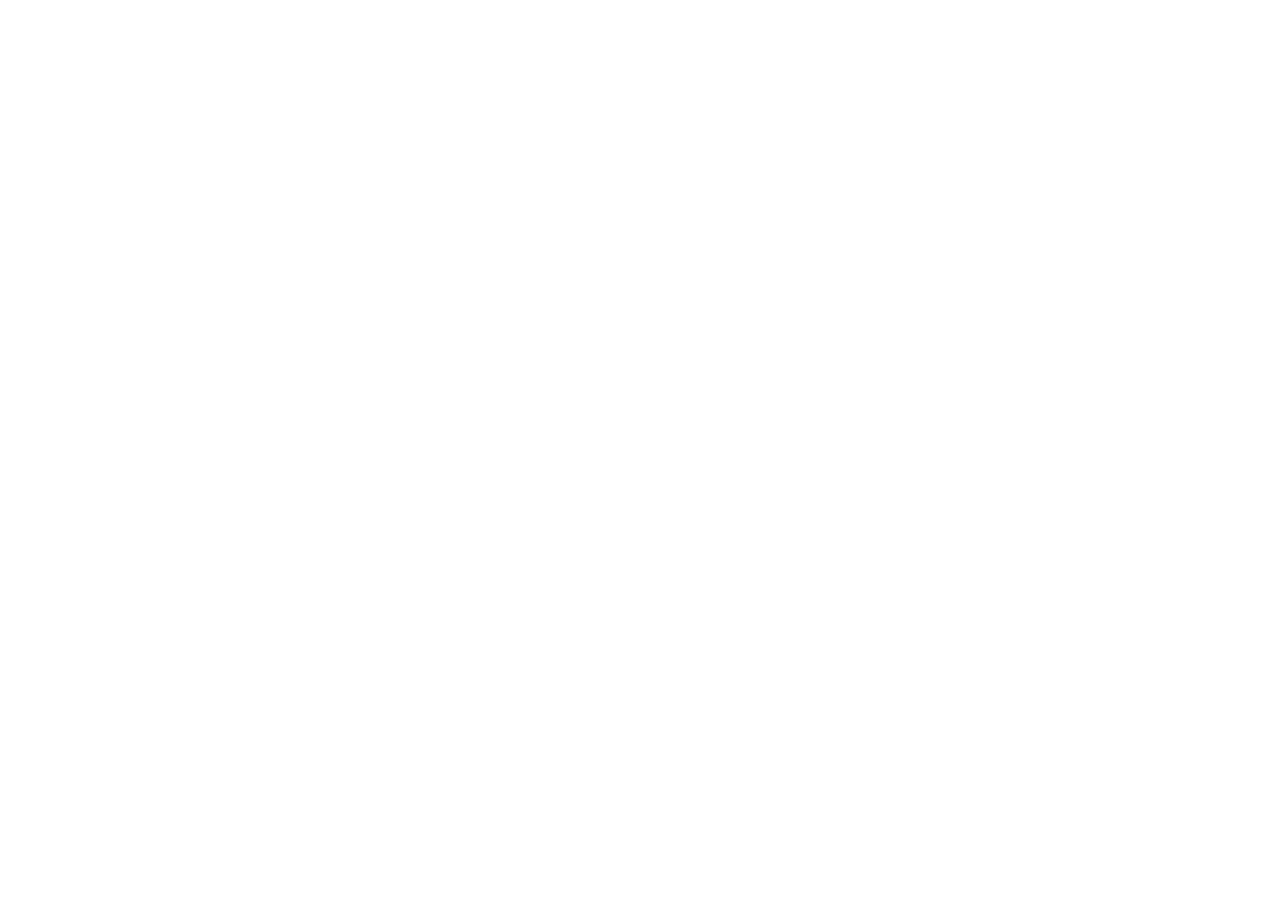
==== index.html @ b64954cd "build:inicial build" ====
<!DOCTYPE html>
<html lang="en">

<head>
    <meta charset="UTF-8">
    <meta name="viewport" content="width=device-width, initial-scale=1.0">
    <title>Makcim</title>
    <link rel="stylesheet" href="style.css">
</head>

<body>





















    <script src="script.js"></script>

</body>

</html>
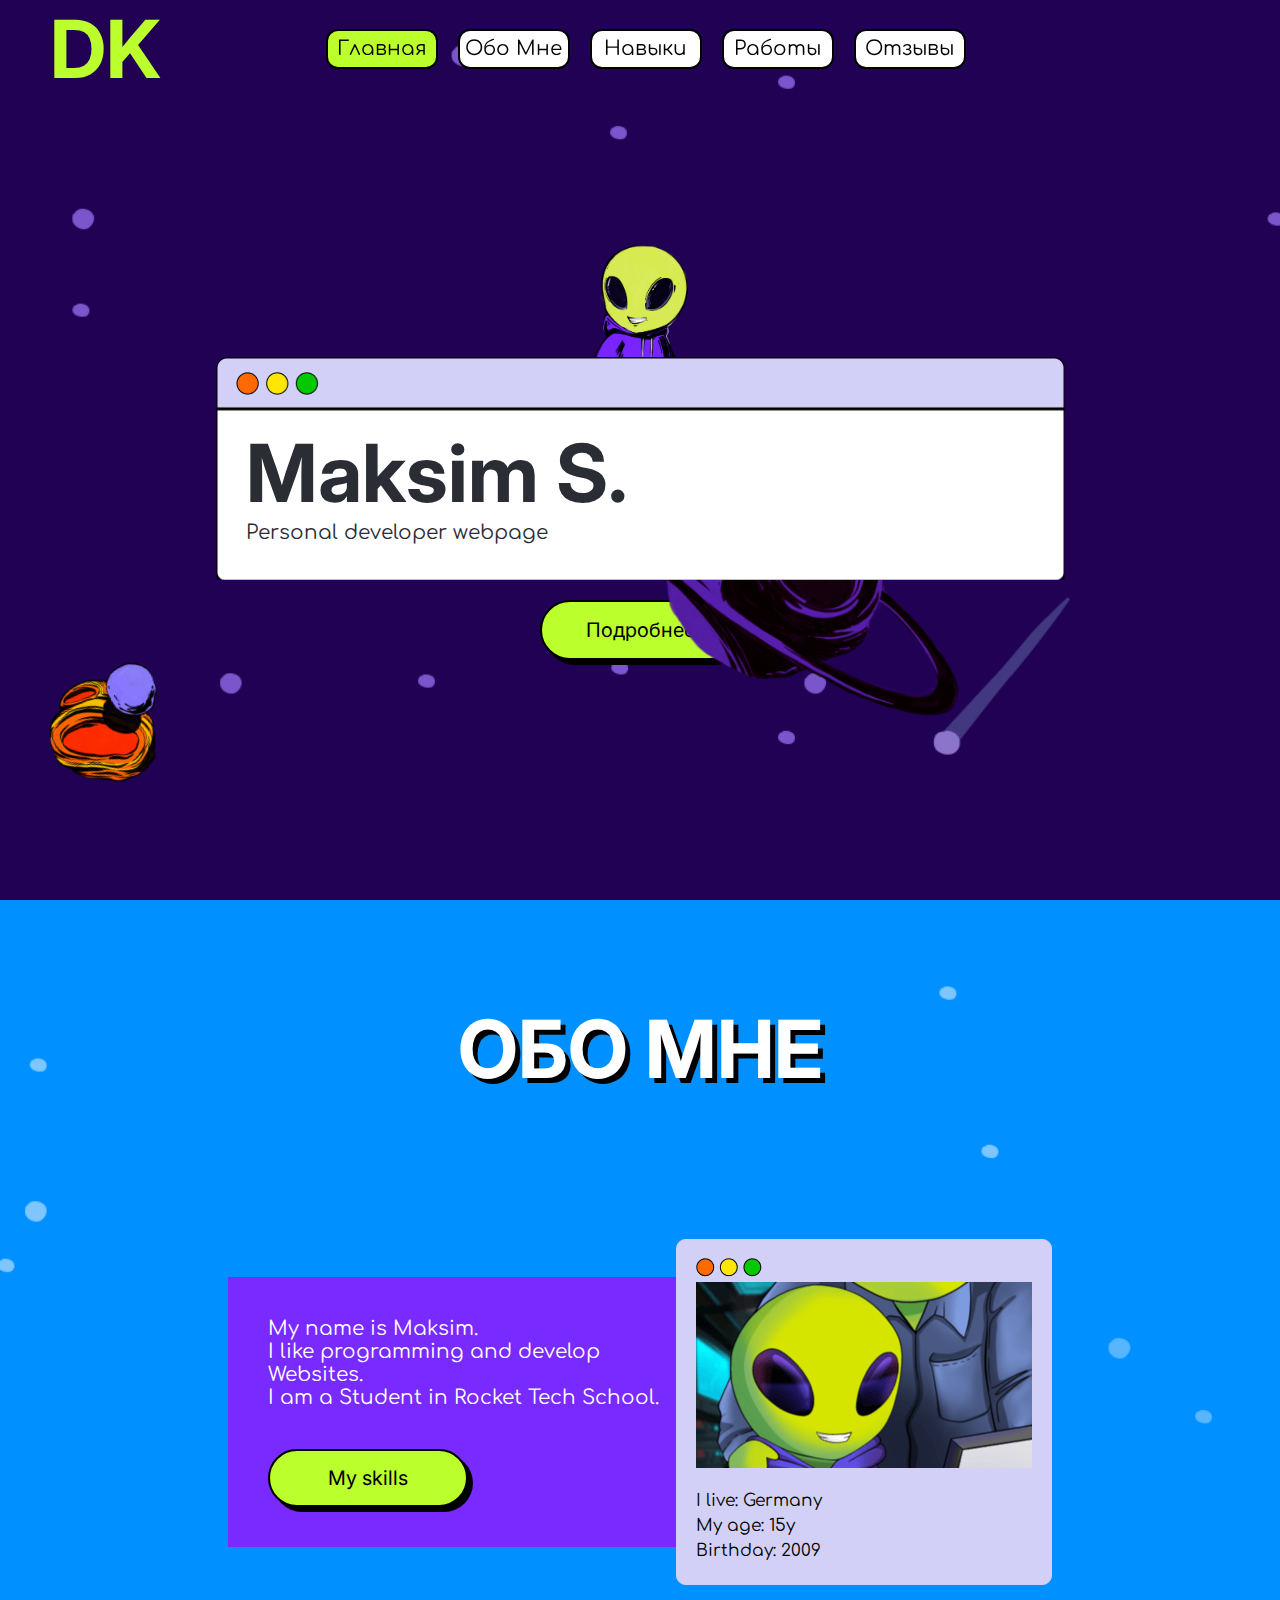
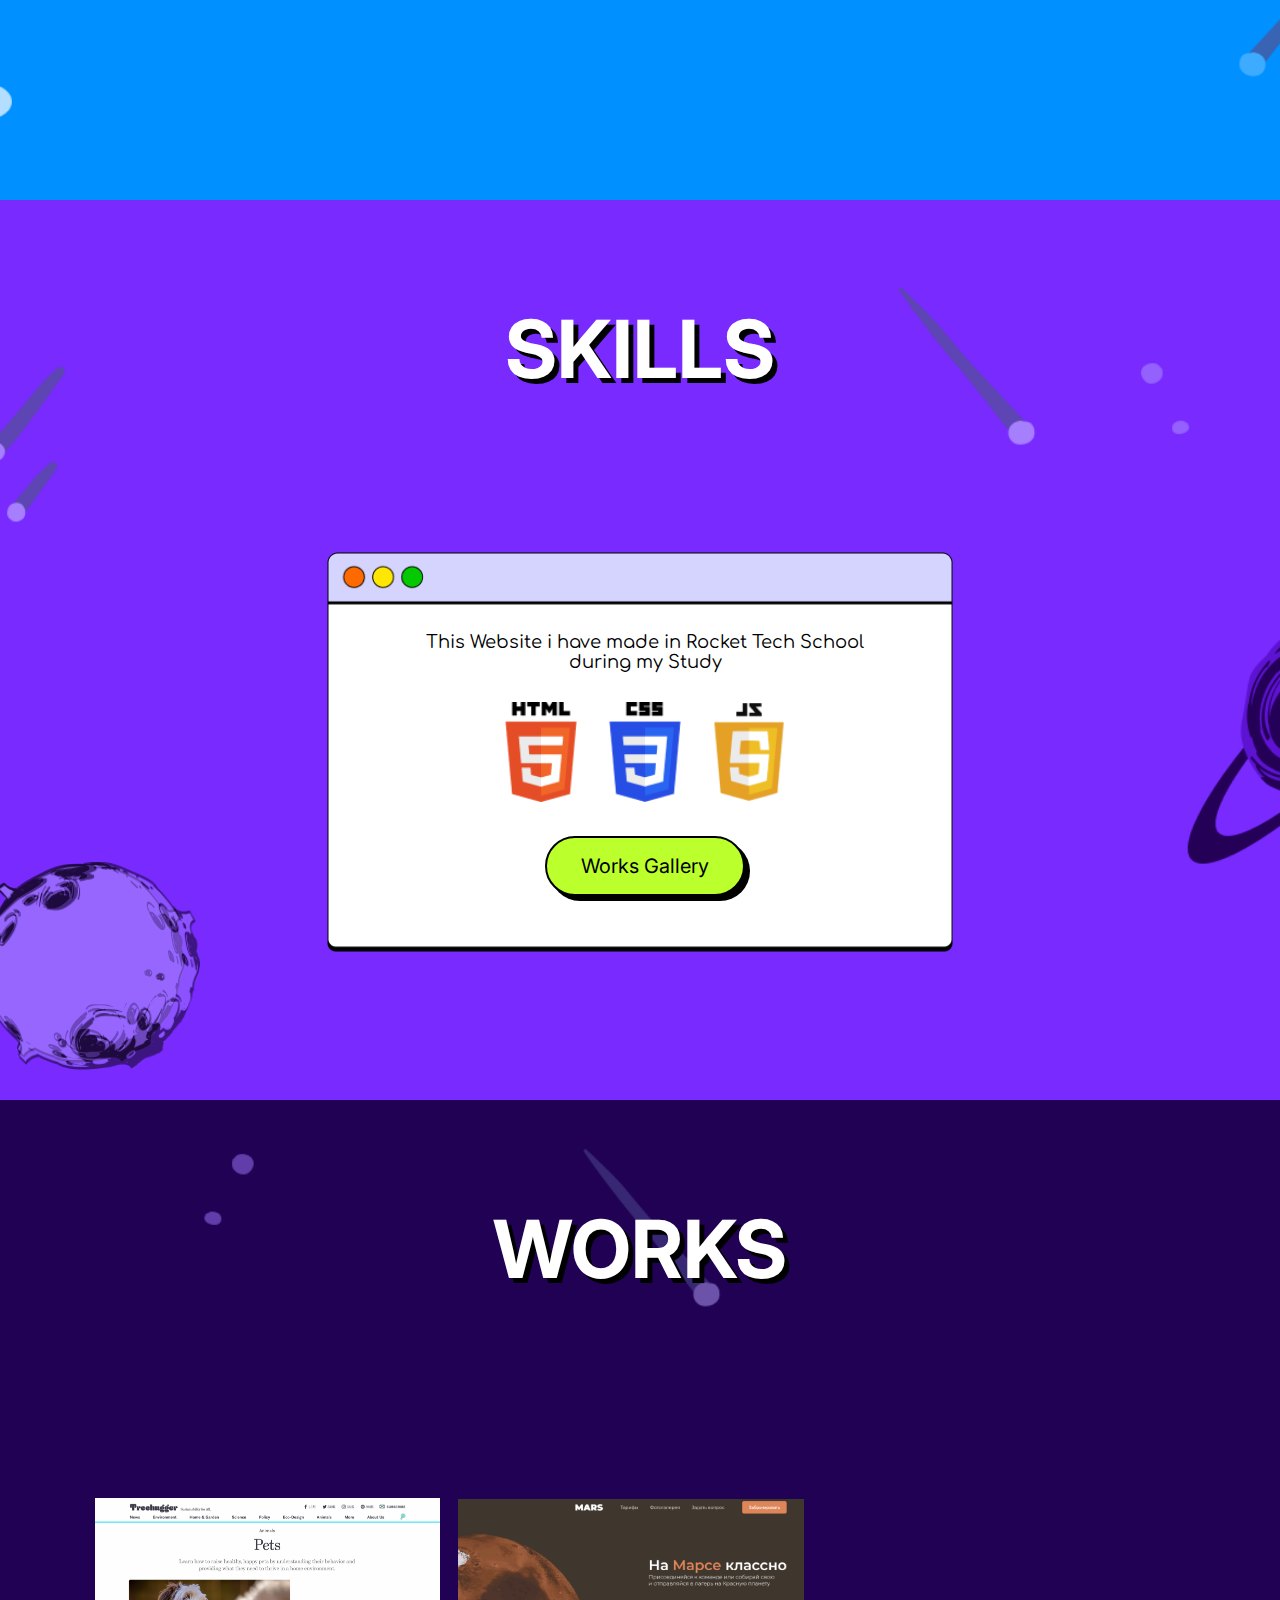
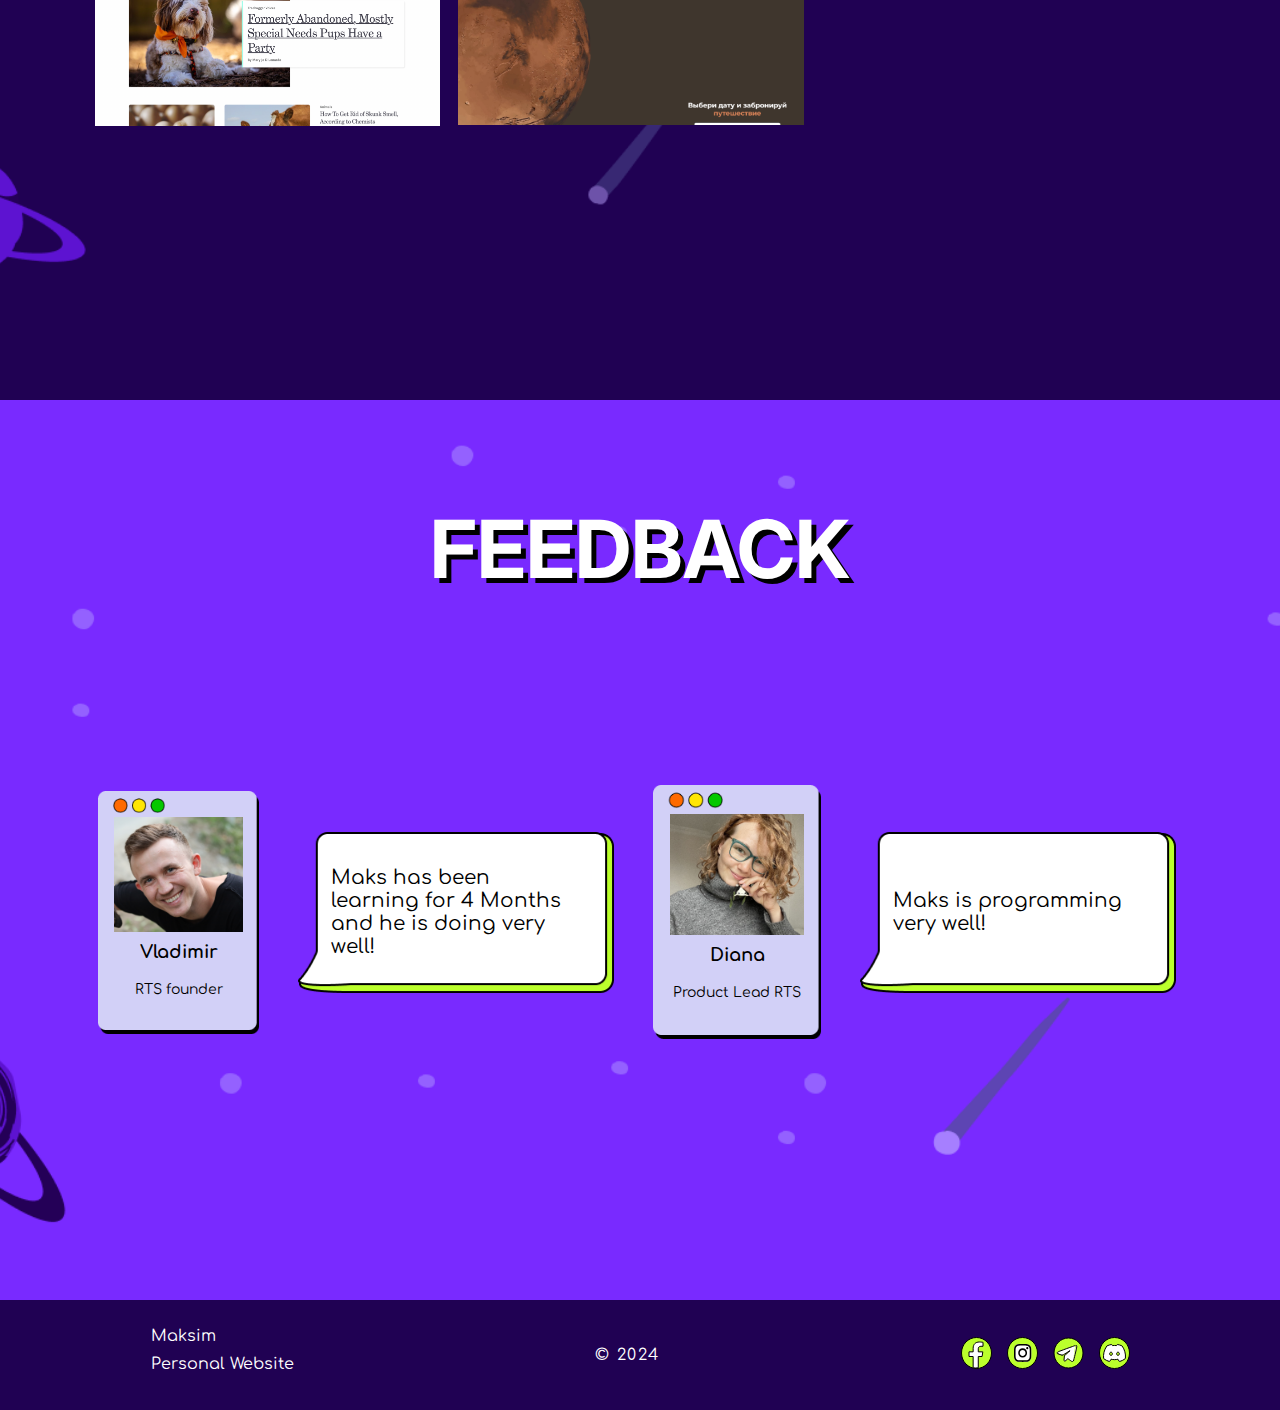
==== commit e5954858: "commit" ====
--- a/index.html
+++ b/index.html
@@ -4,30 +4,132 @@
 <head>
     <meta charset="UTF-8">
     <meta name="viewport" content="width=device-width, initial-scale=1.0">
-    <title>Makcim</title>
+    <title>Makswebpage</title>
     <link rel="stylesheet" href="style.css">
 </head>
 
 <body>
 
+    <nav>
+        <div class="fixed-menu">
+            <h1 class="logo">DK</h1>
+            <div class="nav-links">
+                <a class="nav-link main-link active" href="#main">Главная</a>
+                <a class="nav-link about-link" href="#about">Обо Мне</a>
+                <a class="nav-link skills-link" href="#skills">Навыки</a>
+                <a class="nav-link works-link" href="#works">Работы</a>
+                <a class="nav-link comments-links" href="#comments">Отзывы</a>
+            </div>
+        </div>
+    </nav>
+
+    <section id="main">
+        <div class="main-block">
+            <img class="maskot-img" src="img/maskot.png" alt="">
+            <img class="planet-img" src="img/planet.png" alt="">
+
+            <div class="moving-planet"></div>
+
+            <div class="main-content">
+                <h1 class="main-title">Maksim S.</h1>
+                <p class="main-subtitle">Personal developer webpage</p>
+            </div>
+            <div class="button">
+                <a href="#">Подробнее</a>
+            </div>
+        </div>
+    </section>
+
+    <section id="about">
+        <h2 class="title">Обо Мне</h2>
+        <div class="about-block">
+            <div class="about-content">
+                <div class="about-text">
+                    <p class="about-title">My name is Maksim. <br> I like programming and develop Websites. <br> I am a Student in Rocket Tech School.</p>
+                    <div class="button">
+                        <a href="#">My skills</a>
+                    </div>
+                </div>
+                <div class="about-card">
+                    <img src="img/meRTS.png" alt="">
+                    <p>I live: Germany</p>
+                    <p>My age: 15y</p>
+                    <p>Birthday: 2009</p>
+                </div>
+            </div>
+        </div>
+    </section>
+
+    <section id="skills">
+        <img class="moving-planet2" src="img/moving-planet2.png" alt="">
+        <h2 class="title">Skills</h2>
+        <div class="skills-block">
+            <div class="skills-card">
+                <p>This Website i have made in Rocket Tech School <br> during my Study</p>
+                <div class="languages">
+                    <img src="img/html.png" alt="Html image">
+                    <img src="img/css.png" alt="">
+                    <img src="img/js.png" alt="">
+                </div>
+                <div class="button">
+                    <a href="#">Works Gallery</a>
+                </div>
+            </div>
+        </div>
+    </section>
+
+    <section id="works">
+        <h2 class="title">Works</h2>
+        <div class="works-block">
+            <img src="img/work1.png" alt="">
+            <img src="img/MYwork.png" alt="">
+            <img src="img/work3.png" alt="">
+        </div>
+    </section>
+
+    <section id="comments">
+        <h2 class="title">Feedback</h2>
+
+        <div class="comments-block">
+            <div class="comments-card">
+                <img src="img/photo1.png" alt="">
+                <h3>Vladimir</h3>
+                <p>RTS founder</p>
+            </div>
+
+            <div class="comments-text">
+                <p>Maks has been learning for 4 Months <br> and he is doing very well!</p>
+            </div>
+
+            <div class="comments-card">
+                <img src="img/photo2.png" alt="">
+                <h3>Diana</h3>
+                <p>Product Lead RTS</p>
+            </div>
 
 
 
+            <div class="comments-text">
+                <p>Maks is programming very well!</p>
+            </div>
+        </div>
+    </section>
 
-
-
-
-
-
-
-
-
-
-
-
-
-
-
+<footer>
+    <div class="footer-info">
+        <p>Maksim</p>
+        <p>Personal Website</p>
+    </div>
+    <div class="footer-year">
+        <p> &copy; 2024</p>
+    </div>
+    <div class="footer-links">
+        <a href="#"><img src="img/facebook.svg" alt=""></a>
+        <a href="#"><img src="img/instagram.svg" alt=""></a>
+        <a href="#"><img src="img/telegram.svg" alt=""></a>
+        <a href="#"><img src="img/discord.svg" alt=""></a>
+    </div>
+</footer>
 
 
     <script src="script.js"></script>
--- a/style.css
+++ b/style.css
@@ -0,0 +1,421 @@
+@import url('https://fonts.googleapis.com/css2?family=Inter:wght@700&family=Comfortaa:wght@700&display=swap');
+
+* {
+    margin: 0;
+    font-family: "Inter", sans-serif;
+    box-sizing: border-box;
+    padding: 0;
+    scroll-behavior: smooth;
+}
+:root{
+    --color-purple:#792AFF;
+}
+
+.active{
+    background-color: #BBFF2C !important;
+}
+
+nav{
+    position: fixed;
+    width: 100%;
+    top: 0;
+    z-index: 999;
+
+    & .fixed-menu{
+        display: flex;
+        justify-content: space-between;
+        align-items: center;
+        flex: 1;
+
+        & .logo{
+            color: #BBFF2C;
+            font-size: 80px;
+            padding-left: 50px;
+        }
+
+        & .nav-links{
+            display: flex;
+            justify-content: center;
+            flex-grow: 1;
+            padding-right: 150px;
+            gap: 20px;
+
+            & .nav-link{
+                width: 112px;
+                height: 40px;
+                border-radius: 12px;
+                border: 2px solid #000;
+                background-color: #fff;
+                text-decoration: none;
+                color: #000;
+                font-size: 20px;
+                font-family: Comfortaa;
+                display: flex;
+                justify-content: center;
+                align-items: center;
+                transition: all 0.5s;
+
+                &:hover{
+                    background-color: var(--color-purple);
+                    color: #fff;
+                }
+                
+            }
+        }
+    }
+}
+
+section {
+    min-height: 100vh;
+    position: relative;
+    background-repeat: no-repeat;
+    background-size: cover;
+    background-position: center;
+}
+
+#main {
+    background-image: url(img/bgMAIN.png);
+}
+
+#about {
+    background-image: url(img/bgABOUT.png);
+}
+
+#skills {
+    background-image: url(img/bgSKILLS.png);
+}
+
+#works {
+    background-image: url(img/bgWORKS.png);
+}
+
+#comments {
+    background-image: url(img/bgCOMMENTS.png);
+}
+
+.main-block,
+.about-block,
+.skills-block,
+.works-block,
+.comments-block {
+    display: flex;
+    justify-content: center;
+    align-items: center;
+    min-height: 70vh;
+}
+
+.main-block {
+    flex-direction: column;
+    height: 100vh;
+}
+
+.main-image {
+    display: flex;
+    justify-content: center;
+    align-items: center;
+    height: 223px;
+    width: 874px;
+}
+
+.main-buttons {
+    display: flex;
+}
+
+.main-page {
+    background-color: var(--color-purple);
+    width: 112px;
+    height: 40px;
+    border-radius: 12px;
+    padding: 10px;
+    gap: 10px;
+}
+
+.maskot-img {
+    width: 125px;
+}
+
+.main-content {
+    position: relative;
+    background-image: url(img/form1.png);
+    width: 849px;
+    height: 223px;
+    padding-left: 30px;
+    background-repeat: no-repeat;
+    background-size: cover;
+    z-index: 2;
+}
+
+.main-title {
+    color: #2b2d35;
+    font-size: 80px;
+    padding-top: 67px;
+}
+
+.main-subtitle {
+    font-size: 20px;
+    color: #2B2D35;
+    font-family: Comfortaa;
+}
+
+.button {
+    height: 60px;
+    width: 200px;
+    display: flex;
+    justify-content: center;
+    align-items: center;
+    margin-top: 20px;
+    background-color: #BBFF2C;
+    border-radius: 100px;
+    border: 2px black solid;
+    box-shadow: 5px 5px 0 black;
+    transition: all 0.4s;
+    color: black;
+    cursor: pointer;
+
+    &:hover {
+        color: rgb(246, 50, 50);
+
+    }
+
+    a {
+        font-size: 20px;
+        text-decoration: none;
+        color: inherit;
+
+    }
+}
+
+.planet-img {
+    position: absolute;
+    z-index: 1;
+    top: 400px;
+    right: 300px;
+    transform: rotate(1deg);
+}
+
+.moving-planet {
+    background: url(img/moving-planet.png);
+    background-repeat: no-repeat;
+    width: 200px;
+    height: 230px;
+    transform: rotate(-15deg);
+    position: absolute;
+    bottom: 30px;
+    left: 30px;
+    animation: move 2s infinite alternate linear;
+}
+
+.title {
+    text-transform: uppercase;
+    text-align: center;
+    padding-top: 100px;
+    color: rgba(255, 255, 255, 1);
+    font-size: 80px;
+    text-shadow: 5px 5px 0 rgba(0, 0, 0, 1);
+
+}
+
+.about-content {
+    display: flex;
+    align-items: center;
+
+}
+
+.about-text {
+    display: flex;
+    flex-direction: column;
+    justify-content: space-between;
+    width: 35vw;
+    height: 270px;
+    padding-left: 40px;
+    padding-top: 40px;
+    background-color: var(--color-purple);
+    position: relative;
+    padding-bottom: 40px;
+
+}
+
+.about-title {
+    color: #fff;
+    font-size: 20px;
+    max-width: 463px;
+    margin-bottom: 20px;
+    font-family: "Comfortaa";
+
+}
+
+.about-card {
+    display: flex;
+    flex-direction: column;
+    justify-content: center;
+    align-items: center;
+    background-image: url(img/form2.png);
+    background-repeat: no-repeat;
+    position: relative;
+    padding-top: 20px;
+    width: 376px;
+    height: 346px;
+
+}
+
+.about-card p {
+    align-self: start;
+    color: #000;
+    font-size: 17px;
+    margin-left: 20px;
+    font-family: "Comfortaa";
+    line-height: 25px;
+}
+
+.about-card img {
+    margin-bottom: 20px;
+}
+
+.skills-card {
+    display: flex;
+    background-image: url(img/form3.png);
+    background-repeat: no-repeat;
+    height: 400px;
+    flex-direction: column;
+    align-items: center;
+    margin: 20px;
+    padding-left: 10px;
+    background-size: contain;
+    margin-top: 100px;
+    width: 60%;
+    background-position: center top;
+
+
+    & .languages>img {
+        width: 100px;
+        height: auto;
+        margin-bottom: 10px;
+    }
+
+    & p {
+        color: #000;
+        font-size: 18px;
+        padding-top: 80px;
+        padding-bottom: 30px;
+        text-align: center;
+        max-width: 500px;
+        font-family: "Comfortaa";
+    }
+}
+
+
+#works {
+    & .works-block {
+        & img {
+            height: auto;
+            width: 27%;
+            margin-right: 18px;
+        }
+    }
+}
+
+.moving-planet2 {
+    background: url(img/moving-planet2.png);
+    background-repeat: no-repeat;
+    width: 200px;
+    height: 208px;
+    position: absolute;
+    bottom: 30px;
+    animation: move 2s infinite alternate linear;
+}
+
+@keyframes move {
+    from {
+        transform: translateY(0);
+    }
+
+    to {
+        transform: translateY(-240px);
+    }
+}
+
+.comments-block {
+    display: flex;
+    max-width: 1150px;
+    margin: auto;
+    justify-content: space-evenly;
+}
+
+.comments-card {
+    display: flex;
+    flex-direction: column;
+    background-image: url(img/card.png);
+    height: 300px;
+    max-width: 200px;
+    justify-content: center;
+    align-items: center;
+    background-repeat: no-repeat;
+    background-position: center;
+    background-size: contain;
+
+    & img{
+        width: 80%;
+    }
+}
+
+.comments-card h3 {
+    font-family: "Comfortaa";
+    font-size: 18px;
+    padding: 10px;
+}
+
+.comments-card p {
+    font-family: "Comfortaa";
+    font-size: 14px;
+    padding-left: 20px;
+    padding-right: 20px;
+    padding-bottom: 10px;
+    padding-top: 10px;
+    text-align: center;
+}
+
+.comments-text {
+    display: flex;
+    background-image: url(img/comment.png);
+    background-repeat: no-repeat;
+    background-size: contain;
+    background-position: center;
+    height: 161px;
+    width: 327px;
+    justify-content: center;
+    align-items: center;
+
+    & p {
+        font-family: "Comfortaa";
+        font-size: 20px;
+        max-width: 250px;
+    }
+}
+
+footer {
+    background-color: #200153;
+    height: 110px;
+    display: flex;
+    justify-content: space-around;
+    align-items: center;
+    color: #fff;
+
+    & .footer-info {
+        & p {
+            font-family: "Comfortaa";
+            padding-bottom: 10px;
+        }
+    }
+
+    & .footer-year {
+        & p {
+            font-family: "Comfortaa";
+            letter-spacing: 1.5px;  
+        }
+    }
+
+    & .footer-links {
+            display: flex;
+            gap: 15px;
+    }
+}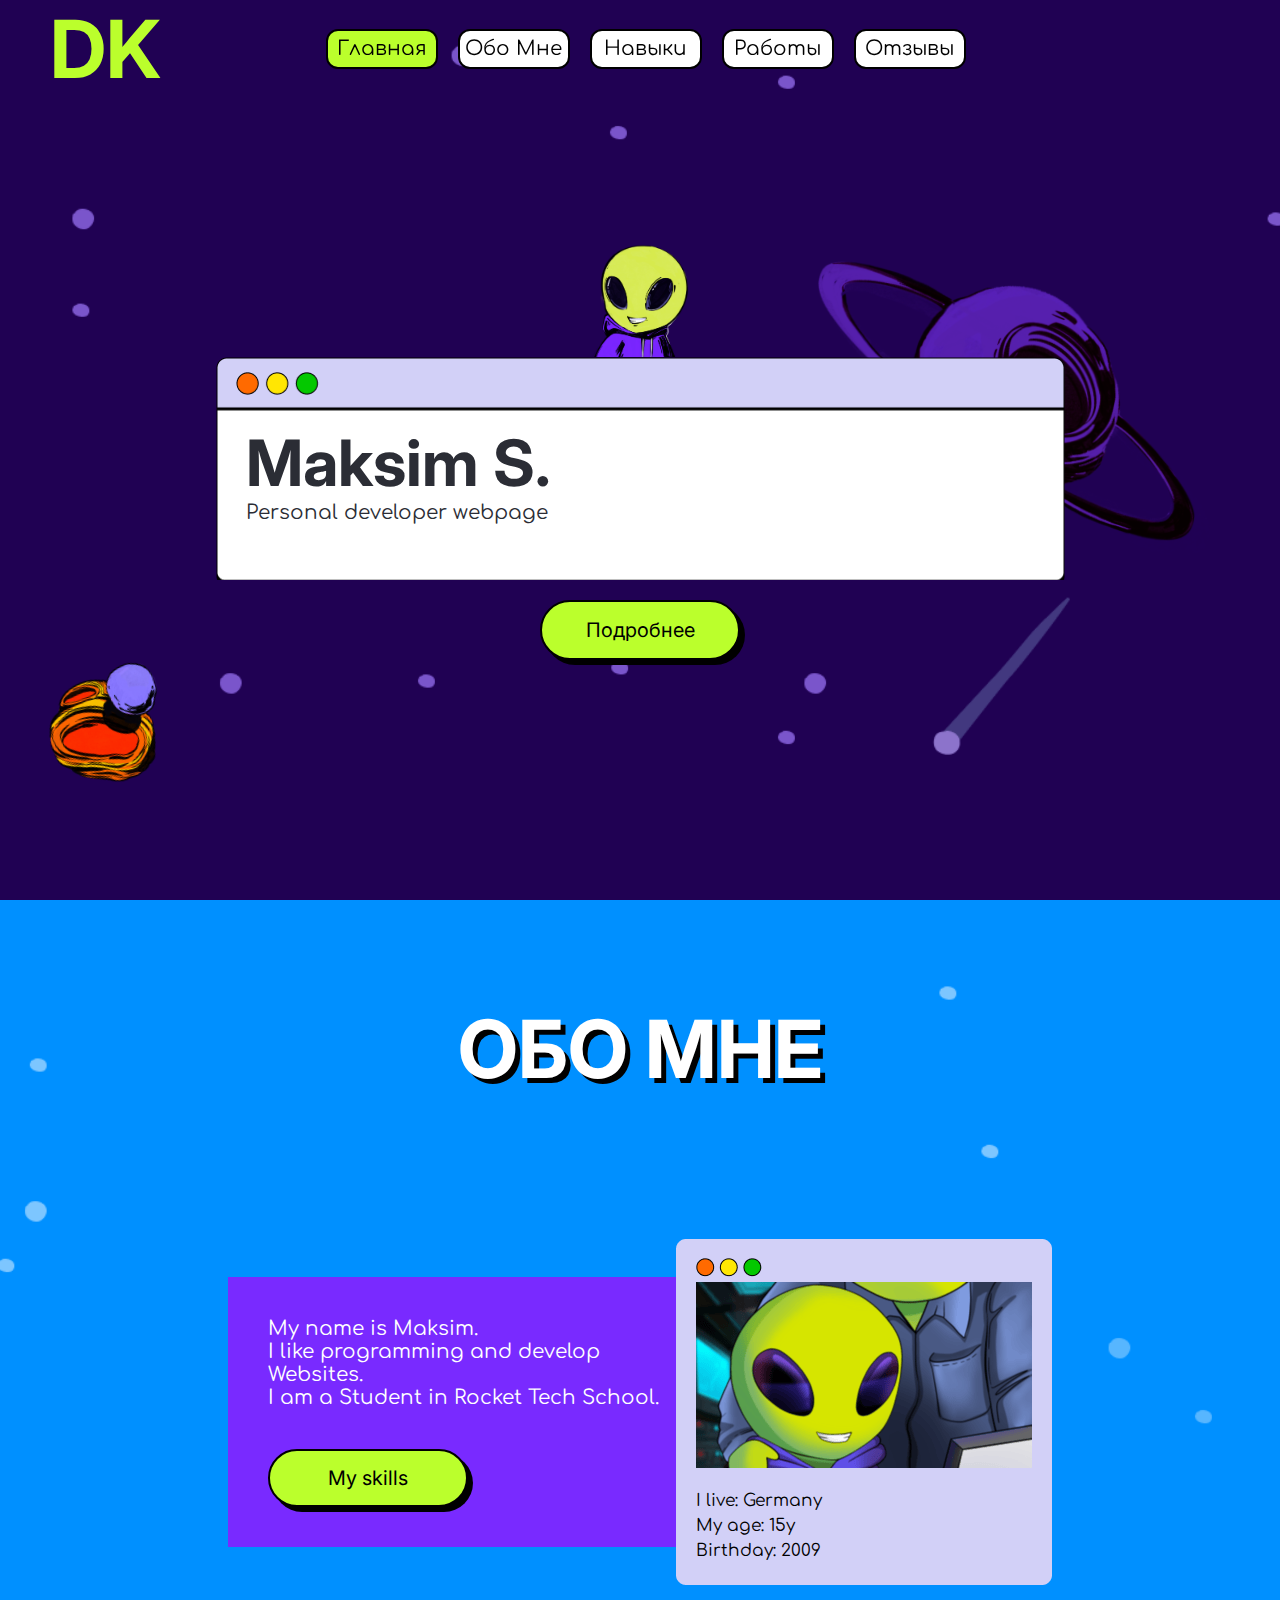
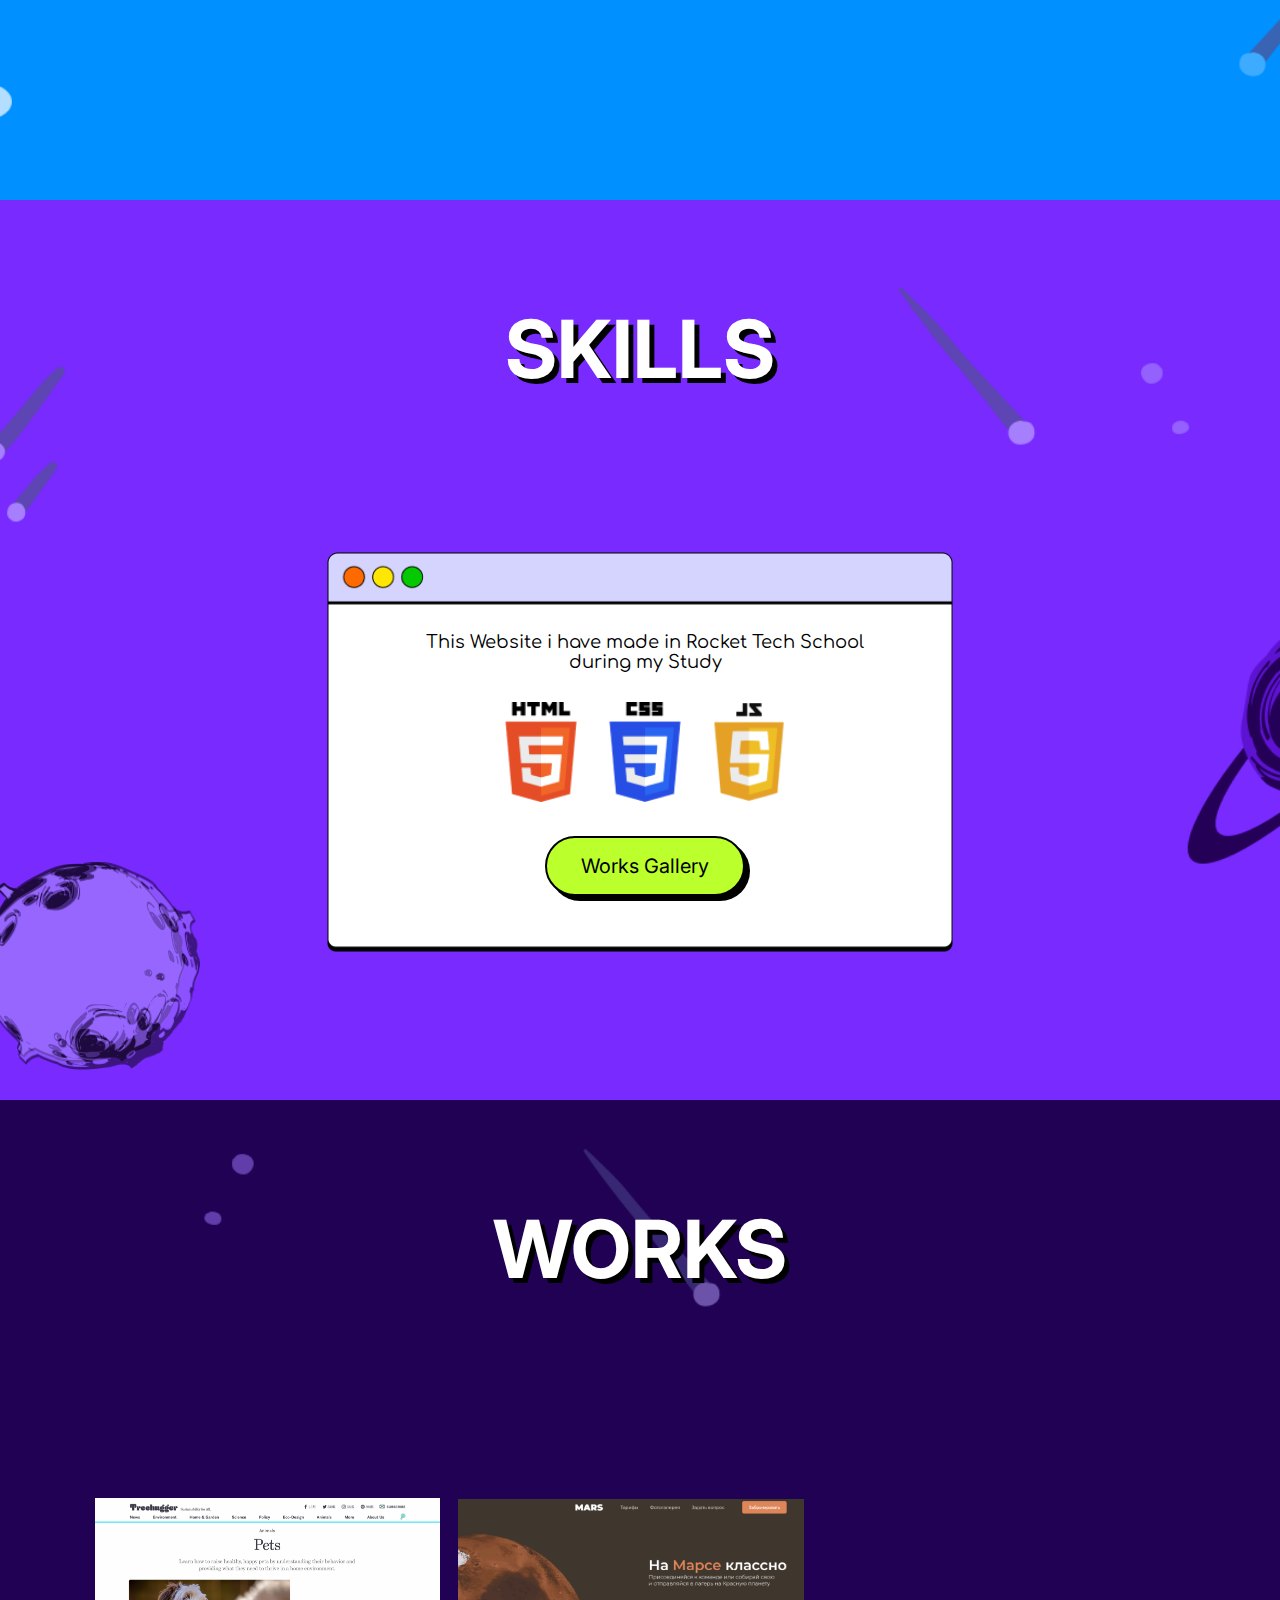
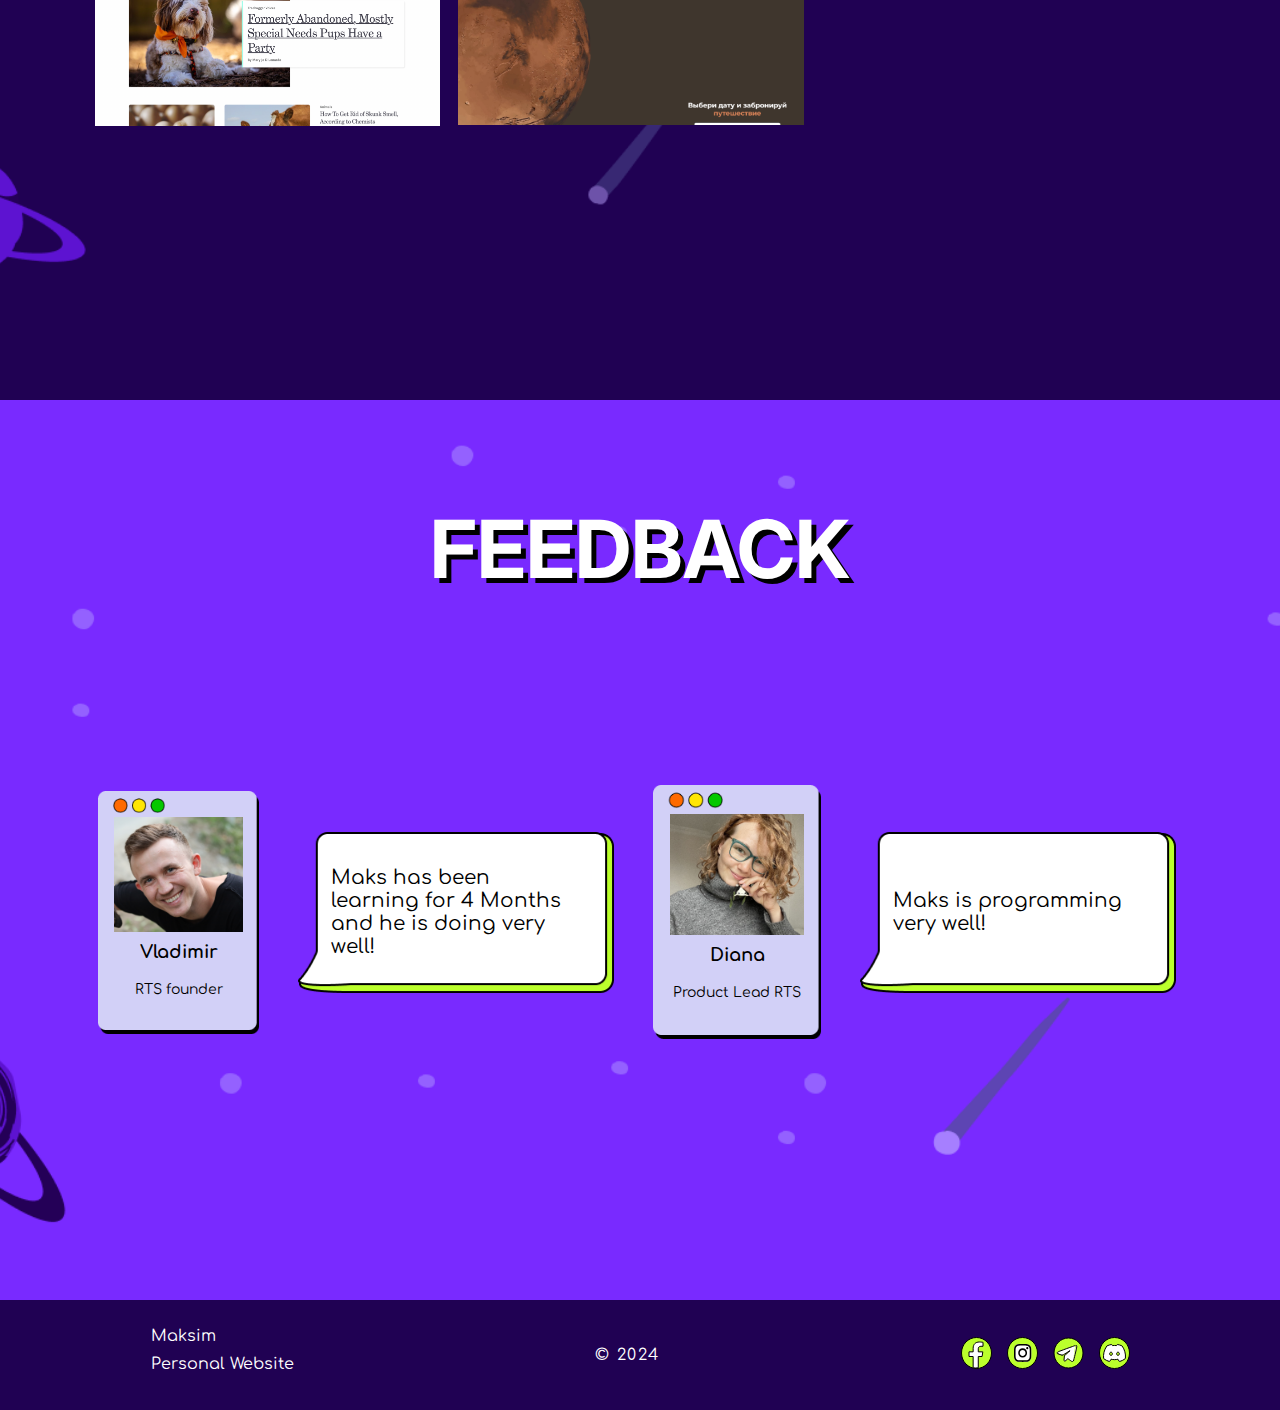
==== commit 536a57eb: "add:hide mobile menu on mobile menu link click" ====
--- a/index.html
+++ b/index.html
@@ -18,7 +18,19 @@
                 <a class="nav-link about-link" href="#about">Обо Мне</a>
                 <a class="nav-link skills-link" href="#skills">Навыки</a>
                 <a class="nav-link works-link" href="#works">Работы</a>
-                <a class="nav-link comments-links" href="#comments">Отзывы</a>
+                <a class="nav-link comments-link" href="#comments">Отзывы</a>
+            </div>
+            <div class="mobile-button">
+                <img src="img/menu.svg" alt="" width="40">
+            </div>
+            <div class="mobile-menu hide">
+                <div class="mobile-nav-links">
+                    <a href="#main" class="nav-link">Главная</a>
+                    <a href="#about" class="nav-link">Обо Мне</a>
+                    <a href="#skills" class="nav-link">Навыки</a>
+                    <a href="#works" class="nav-link">Работы</a>
+                    <a href="#comments" class="nav-link">Отзывы</a>
+                </div>
             </div>
         </div>
     </nav>
@@ -45,7 +57,8 @@
         <div class="about-block">
             <div class="about-content">
                 <div class="about-text">
-                    <p class="about-title">My name is Maksim. <br> I like programming and develop Websites. <br> I am a Student in Rocket Tech School.</p>
+                    <p class="about-title">My name is Maksim. <br> I like programming and develop Websites. <br> I am a
+                        Student in Rocket Tech School.</p>
                     <div class="button">
                         <a href="#">My skills</a>
                     </div>
@@ -115,21 +128,21 @@
         </div>
     </section>
 
-<footer>
-    <div class="footer-info">
-        <p>Maksim</p>
-        <p>Personal Website</p>
-    </div>
-    <div class="footer-year">
-        <p> &copy; 2024</p>
-    </div>
-    <div class="footer-links">
-        <a href="#"><img src="img/facebook.svg" alt=""></a>
-        <a href="#"><img src="img/instagram.svg" alt=""></a>
-        <a href="#"><img src="img/telegram.svg" alt=""></a>
-        <a href="#"><img src="img/discord.svg" alt=""></a>
-    </div>
-</footer>
+    <footer>
+        <div class="footer-info">
+            <p>Maksim</p>
+            <p>Personal Website</p>
+        </div>
+        <div class="footer-year">
+            <p> &copy; 2024</p>
+        </div>
+        <div class="footer-links">
+            <a href="#"><img src="img/facebook.svg" alt=""></a>
+            <a href="#"><img src="img/instagram.svg" alt=""></a>
+            <a href="#"><img src="img/telegram.svg" alt=""></a>
+            <a href="#"><img src="img/discord.svg" alt=""></a>
+        </div>
+    </footer>
 
 
     <script src="script.js"></script>
--- a/style.css
+++ b/style.css
@@ -7,40 +7,99 @@
     padding: 0;
     scroll-behavior: smooth;
 }
-:root{
-    --color-purple:#792AFF;
-}
-
-.active{
+
+:root {
+    --color-purple: #792AFF;
+}
+
+.active {
     background-color: #BBFF2C !important;
 }
 
-nav{
+nav {
     position: fixed;
     width: 100%;
     top: 0;
     z-index: 999;
 
-    & .fixed-menu{
+    & .fixed-menu {
         display: flex;
         justify-content: space-between;
         align-items: center;
         flex: 1;
 
-        & .logo{
+        & .mobile-menu {
+            position: absolute;
+            top: 0;
+            z-index: -1;
+            width: 100%;
+            background-color: #200153;
+            min-height: 100vh;
+
+            & .mobile-nav-links {
+                height: 100vh;
+                display: flex;
+                flex-direction: column;
+                justify-content: center;
+                align-items: center;
+                gap: 30px;
+
+                & .nav-link {
+                    width: 168px;
+                    height: 60px;
+                    border-radius: 12px;
+                    border: 2px solid #000;
+                    background-color: #fff;
+                    background-color: #fff;
+                    text-decoration: none;
+                    color: #000;
+                    font-size: 20px;
+                    font-family: Comfortaa;
+                    display: flex;
+                    justify-content: center;
+                    align-items: center;
+                }
+            }
+        }
+
+        & .mobile-button {
+            display: none;
+
+            @media (width<1000px) {
+                display: flex;
+                margin-right: 20px;
+                align-items: center;
+            }
+        }
+
+        & .logo {
+            --fs: 80px;
+            --pl: 50px;
             color: #BBFF2C;
-            font-size: 80px;
-            padding-left: 50px;
-        }
-
-        & .nav-links{
+            font-size: var(--fs);
+            padding-left: var(--pl);
+
+            @media(width < 1000px) {
+                --pl: 20px;
+                font-size: calc(var(--fs) / 2);
+                padding-left: var(--pl);
+                padding-top: 10px;
+
+            }
+        }
+
+        & .nav-links {
             display: flex;
             justify-content: center;
             flex-grow: 1;
             padding-right: 150px;
             gap: 20px;
 
-            & .nav-link{
+            @media(width < 1000px) {
+                display: none;
+            }
+
+            & .nav-link {
                 width: 112px;
                 height: 40px;
                 border-radius: 12px;
@@ -55,11 +114,11 @@
                 align-items: center;
                 transition: all 0.5s;
 
-                &:hover{
+                &:hover {
                     background-color: var(--color-purple);
                     color: #fff;
                 }
-                
+
             }
         }
     }
@@ -143,18 +202,28 @@
     background-repeat: no-repeat;
     background-size: cover;
     z-index: 2;
+
+    @media(width < 1000px) {
+        max-width: 320px;
+    }
 }
 
 .main-title {
     color: #2b2d35;
-    font-size: 80px;
+    font-size: clamp(24px, 5vw, 80px);
     padding-top: 67px;
+
+
 }
 
 .main-subtitle {
     font-size: 20px;
     color: #2B2D35;
     font-family: Comfortaa;
+
+    @media(width < 1000px) {
+        font-size: 15px;
+    }
 }
 
 .button {
@@ -188,9 +257,13 @@
 .planet-img {
     position: absolute;
     z-index: 1;
-    top: 400px;
-    right: 300px;
+    top: 25vh;
+    right: 5vw;
     transform: rotate(1deg);
+
+    @media (width<1000px) {
+        display: none;
+    }
 }
 
 .moving-planet {
@@ -203,6 +276,10 @@
     bottom: 30px;
     left: 30px;
     animation: move 2s infinite alternate linear;
+
+    @media(width < 1000px) {
+        display: none;
+    }
 }
 
 .title {
@@ -213,11 +290,32 @@
     font-size: 80px;
     text-shadow: 5px 5px 0 rgba(0, 0, 0, 1);
 
+    @media(width < 1000px) {
+        font-size: 50px;
+        padding-top: 30px;
+    }
+
+}
+
+.about-block {
+    @media(width < 1000px) {
+        display: flex;
+        flex-direction: column;
+        margin-top: 20px;
+        padding: 0;
+    }
 }
 
 .about-content {
     display: flex;
     align-items: center;
+
+    @media(width < 1000px) {
+        width: 75%;
+        height: 250px;
+        margin-top: 20px;
+        flex-direction: column;
+    }
 
 }
 
@@ -242,6 +340,10 @@
     margin-bottom: 20px;
     font-family: "Comfortaa";
 
+    @media(width < 1000px) {
+        font-size: 18px;
+    }
+
 }
 
 .about-card {
@@ -256,6 +358,13 @@
     width: 376px;
     height: 346px;
 
+    @media(width < 1000px) {
+        order: -1;
+        background-size: contain;
+        padding-top: 20px;
+        width: 326px;
+        height: 296px;
+    }
 }
 
 .about-card p {
@@ -269,7 +378,13 @@
 
 .about-card img {
     margin-bottom: 20px;
-}
+
+    @media(width < 1000px) {
+        width: 85%;
+    }
+}
+
+
 
 .skills-card {
     display: flex;
@@ -285,11 +400,21 @@
     width: 60%;
     background-position: center top;
 
+    @media(width < 1000px) {
+        margin: 20px;
+        padding-left: 10px;
+        background-size: 120vw 90vw;
+    }
+
 
     & .languages>img {
         width: 100px;
         height: auto;
         margin-bottom: 10px;
+
+        @media (width < 1000px) {
+            width: 50px;
+        }
     }
 
     & p {
@@ -300,16 +425,35 @@
         text-align: center;
         max-width: 500px;
         font-family: "Comfortaa";
+
+        @media(width < 1000px) {
+            font-size: 16px;
+            margin-top: 15%;
+            margin-bottom: 20px;
+
+        }
     }
 }
 
 
 #works {
     & .works-block {
+
+        @media(width < 1000px) {
+            display: flex;
+            flex-direction: column;
+            padding: 20px 0;
+        }
+
         & img {
             height: auto;
             width: 27%;
             margin-right: 18px;
+
+            @media(width < 1000px) {
+                margin: 20px 0;
+                width: 80%;
+            }
         }
     }
 }
@@ -322,6 +466,10 @@
     position: absolute;
     bottom: 30px;
     animation: move 2s infinite alternate linear;
+
+    @media(width < 1000px) {
+        display: none;
+    }
 }
 
 @keyframes move {
@@ -339,6 +487,16 @@
     max-width: 1150px;
     margin: auto;
     justify-content: space-evenly;
+
+    @media(width < 1000px) {
+        display: flex;
+        flex-direction: column;
+        align-items: center;
+        justify-content: flex-start;
+        margin: 0 auto;
+        padding-top: 50px;
+
+    }
 }
 
 .comments-card {
@@ -353,7 +511,7 @@
     background-position: center;
     background-size: contain;
 
-    & img{
+    & img {
         width: 80%;
     }
 }
@@ -400,7 +558,16 @@
     align-items: center;
     color: #fff;
 
+    @media(width < 1000px) {
+        height: 200px;
+        display: flex;
+        flex-direction: column;
+        justify-content: space-evenly;
+        align-items: center;
+    }
+
     & .footer-info {
+
         & p {
             font-family: "Comfortaa";
             padding-bottom: 10px;
@@ -410,12 +577,28 @@
     & .footer-year {
         & p {
             font-family: "Comfortaa";
-            letter-spacing: 1.5px;  
+            letter-spacing: 1.5px;
         }
     }
 
     & .footer-links {
-            display: flex;
-            gap: 15px;
-    }
+        display: flex;
+        gap: 15px;
+    }
+}
+
+/* @media (width < 1000px){ 
+    .navy-links{
+        display: none ; 
+    }
+
+    .logo{
+        font-size: 40px;
+        padding-left: 20px;
+        padding-top: 10px;
+    }
+} */
+
+.hide {
+    display: none;
 }